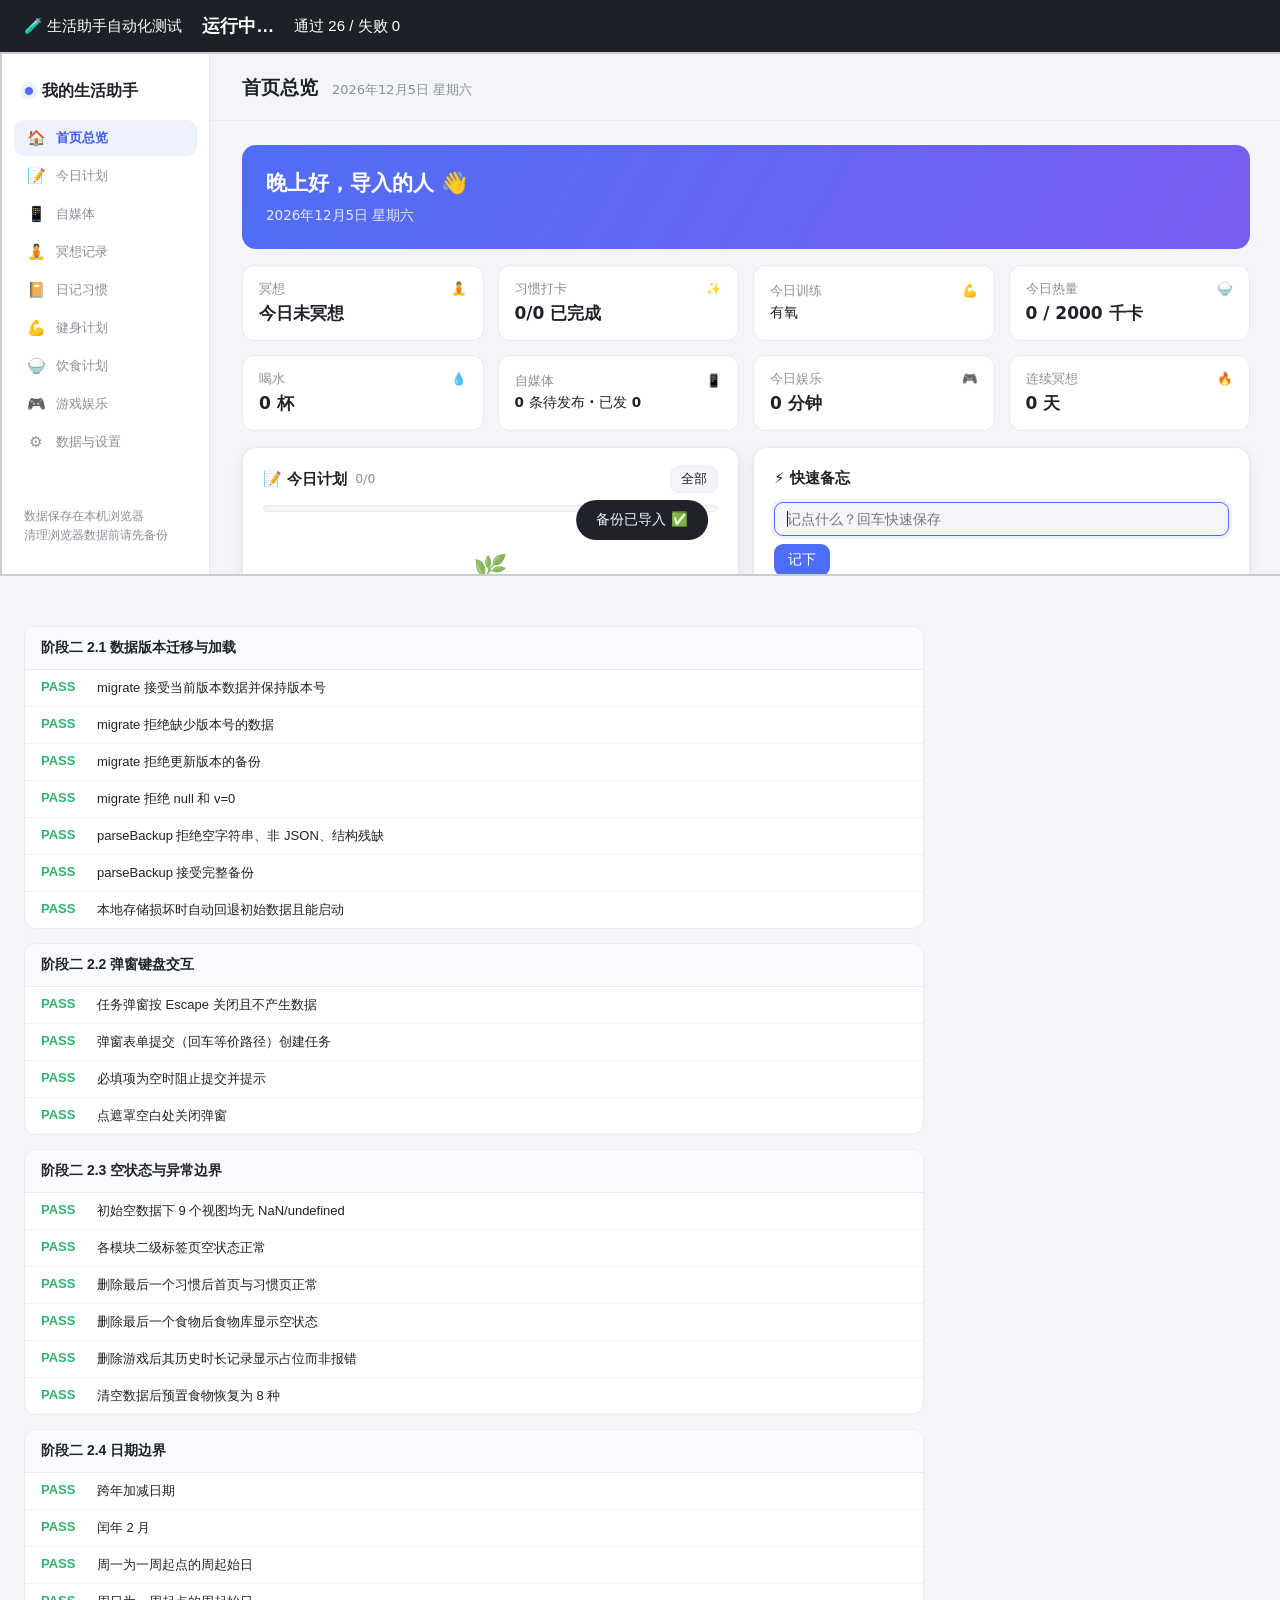
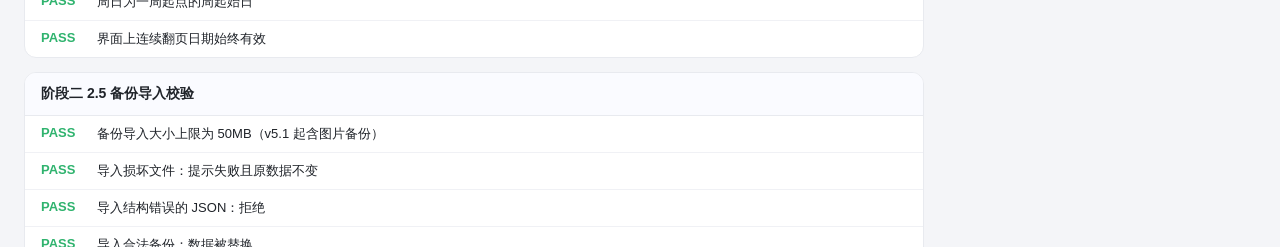
==== tests/runner.html @ 55440508 "feat: 本地生活助手 v3（阶段一~五全部完成，110 项测试全绿） 核心功能：首页概览、今日计划、饮食/饮水、娱乐时长、健身/体重、冥想、日记（含配图）、习惯打卡、自媒体看板，以及数据分析视图（" ====
<!DOCTYPE html>
<html lang="zh-CN">
<head>
<meta charset="UTF-8">
<title>生活助手 - 自动化测试</title>
<style>
  body{font-family:"Segoe UI","Microsoft YaHei",sans-serif;margin:0;background:#f4f5f8;color:#1f2329}
  #bar{position:sticky;top:0;background:#1d2027;color:#fff;padding:14px 24px;font-size:15px;z-index:9;display:flex;gap:20px;align-items:center}
  #bar b{font-size:18px}
  #results{padding:20px 24px 80px;max-width:900px}
  .grp{background:#fff;border:1px solid #e8eaef;border-radius:12px;margin-bottom:14px;overflow:hidden}
  .grp h3{margin:0;padding:12px 16px;font-size:14px;background:#fafbff;border-bottom:1px solid #e8eaef}
  .t{padding:9px 16px;border-top:1px solid #f0f1f5;font-size:13px;display:flex;gap:10px;align-items:flex-start}
  .t:first-of-type{border-top:none}
  .tag{font-weight:700;width:46px;flex-shrink:0}
  .pass .tag{color:#2fb36e}.fail .tag{color:#e5484d}
  .fail .msg{color:#e5484d;white-space:pre-wrap;margin-top:3px;font-size:12.5px}
  #app{display:block;width:100%;height:520px;border:2px solid #ccc;opacity:1;background:#fff;margin-bottom:30px}
</style>
</head>
<body>
<div id="bar"><span>🧪 生活助手自动化测试</span><b id="runstate">运行中…</b><span id="counts"></span></div>
<iframe id="app" title="app"></iframe>
<div id="results"></div>
<script>
/* ================= 测试框架 ================= */
const frame=document.getElementById('app');
const results=document.getElementById('results');
let W,D;
let passed=0,failed=0;

/* 真实墙钟等待：仅防抖/计时器等确需真实时间的测试使用（失焦窗口下定时器约 1s 粒度） */
const rsleep=ms=>new Promise(r=>setTimeout(r,ms));
/* 宏任务滴答：后台/失焦窗口中 setTimeout 会被节流到约 1s，
   MessageChannel 宏任务不被节流，用它让出事件循环以推进渲染/IDB/事件回调 */
function mtick(n){ return new Promise(res=>{ const ch=new MessageChannel(); let i=0; ch.port1.onmessage=()=>{ if(++i>=n){ch.port1.onmessage=null;res();} else ch.port2.postMessage(0); }; ch.port2.postMessage(0); }); }
/* settle 等待：按等待时长折算成少量宏任务滴答（不再依赖被节流的定时器） */
const sleep=ms=>mtick(Math.max(4,Math.ceil((ms||0)/12)));
function assert(c,m){ if(!c) throw new Error(m||'断言失败'); }
function eq(a,b,m){ if(JSON.stringify(a)!==JSON.stringify(b)) throw new Error((m||'相等断言失败')+'\n期望: '+JSON.stringify(b)+'\n实际: '+JSON.stringify(a)); }
async function waitFor(fn,t=5000){ const t0=Date.now(); while(Date.now()-t0<t){ try{ const r=await fn(); if(r) return r; }catch(e){} await mtick(4);} throw new Error('等待超时'); }

async function bootApp(){
  await new Promise(res=>{ frame.onload=res; frame.src='/index.html?test=1&r='+Date.now(); });
  await waitFor(()=>frame.contentWindow.__app&&frame.contentWindow.__app.view&&frame.contentWindow.__app.view.children.length);
  W=frame.contentWindow; D=frame.contentDocument;
  W.confirm=()=>true; W.alert=()=>true;
  // createObjectURL 同时被导出 JSON 和日记缩略图（PNG）使用，按 MIME 精确取备份 blob
  const blobs=[];
  W.URL.createObjectURL=blob=>{ blobs.push(blob); return 'blob:mock/'+Math.random(); };
  W.URL.revokeObjectURL=()=>{};
  bootApp.lastBlobText=async()=>await new Promise((res,rej)=>{ const b=blobs.slice().reverse().find(x=>x.type==='application/json')||blobs[blobs.length-1]; const r=new W.FileReader(); r.onload=()=>res(r.result); r.onerror=rej; r.readAsText(b); });
  bootApp.lastBlobOfType=async(mime)=>await new Promise((res,rej)=>{ const b=blobs.slice().reverse().find(x=>(x.type||'').indexOf(mime)===0); if(!b){rej(new Error('没有 '+mime+' 类型的 blob'));return;} const r=new W.FileReader(); r.onload=()=>res(r.result); r.onerror=rej; r.readAsText(b); });
}
async function reset(){ await W.__app.reset(); await sleep(50); }
async function go(v){ W.__app.go(v); await sleep(55); }
function q(sel){ return D.querySelector(sel); }
function qa(sel){ return Array.from(D.querySelectorAll(sel)); }
function clickAct(act,idx){ const els=qa('[data-act="'+act+'"]'); const el=els[idx||0]; assert(el,'找不到按钮 data-act='+act+'(idx '+(idx||0)+')'); el.click(); return el; }
async function waitModal(){ await waitFor(()=>D.querySelector('.mask')); }
async function fillModal(map){
  await waitModal();
  for(const k of Object.keys(map)){
    const el=D.querySelector('.mask [data-key="'+k+'"]');
    assert(el,'弹窗中找不到字段 '+k);
    el.value=map[k];
    el.dispatchEvent(new W.Event('input',{bubbles:true}));
    el.dispatchEvent(new W.Event('change',{bubbles:true}));
  }
}
async function okModal(){ D.querySelector('#mok').click(); await sleep(90); }
async function cancelModal(){ D.querySelector('#mcancel').click(); await sleep(50); }
function toastText(){ return D.querySelector('#toast').textContent; }
function viewText(){ return W.__app.view.textContent; }
function tplText(){ const m=D.querySelector('#tplMask'); return m?m.textContent:''; }

/* ================= 分组注册与执行 ================= */
const groups=[];
function group(name,tests){ groups.push({name,tests}); }

async function run(){
  await bootApp();
  const m=/[?&]grp=([^&]+)/.exec(location.search);
  const grpFilter=m?decodeURIComponent(m[1]):'';
  const runGroups=grpFilter?groups.filter(g=>g.name.indexOf(grpFilter)>=0):groups;
  for(const g of runGroups){
    const box=document.createElement('div'); box.className='grp';
    box.innerHTML='<h3>'+g.name+'</h3>'; results.appendChild(box);
    for(const [name,fn] of g.tests){
      const row=document.createElement('div'); row.className='t';
      try{ await fn(); passed++; row.classList.add('pass'); row.innerHTML='<span class="tag">PASS</span><span>'+name+'</span>'; }
      catch(e){ failed++; row.classList.add('fail'); row.innerHTML='<span class="tag">FAIL</span><div><div>'+name+'</div><div class="msg">'+String(e.message||e).replace(/</g,'&lt;')+'</div></div>'; }
      box.appendChild(row);
      document.getElementById('counts').textContent='通过 '+passed+' / 失败 '+failed;
      await sleep(10);
    }
  }
  document.getElementById('runstate').textContent= failed? ('完成：'+failed+' 个失败') : '全部通过 ✅';
  document.getElementById('runstate').style.color= failed?'#ff8085':'#7ff0b0';
  document.title='TESTS '+(failed?('FAIL '+failed):'ALL PASS')+' ('+(passed+failed)+')';
  window.__summary={passed,failed,done:true};
  document.body.dataset.done='1';
}

/* ================================================================
   阶段二：健壮性与体验优化
================================================================ */
group('阶段二 2.1 数据版本迁移与加载',[
  ['migrate 接受当前版本数据并保持版本号',async()=>{
    const s=W.__app.defaultState();
    const m=W.__app.migrate(JSON.parse(JSON.stringify(s)));
    eq(m.v,2,'默认数据版本应为 2');
    assert(Array.isArray(m.taskTemplates),'应含任务模板库字段');
  }],
  ['migrate 拒绝缺少版本号的数据',async()=>{
    let e=''; try{ W.__app.migrate({settings:{}}); }catch(x){e=x.message;}
    assert(/版本号/.test(e),'应提示缺少版本号，实际：'+e);
  }],
  ['migrate 拒绝更新版本的备份',async()=>{
    let e=''; try{ W.__app.migrate({v:99}); }catch(x){e=x.message;}
    assert(/更新/.test(e),'应提示版本更新，实际：'+e);
  }],
  ['migrate 拒绝 null 和 v=0',async()=>{
    assert(()=>{try{W.__app.migrate(null);return false;}catch(e){return true;}});
    let e=''; try{ W.__app.migrate({v:0}); }catch(x){e=x.message;}
    assert(/不受支持/.test(e),'实际：'+e);
  }],
  ['parseBackup 拒绝空字符串、非 JSON、结构残缺',async()=>{
    const bads=['','   ','not json','{"v":1}','{"v":1,"settings":{}}'];
    for(const t of bads){ let e=''; try{ W.__app.parseBackup(t); }catch(x){e=x.message;} assert(e,'应拒绝：'+JSON.stringify(t)); }
  }],
  ['parseBackup 接受完整备份',async()=>{
    const s=W.__app.defaultState(); s.quickNotes=[{id:'a',text:'x'}];
    const m=W.__app.parseBackup(JSON.stringify(s));
    eq(m.quickNotes.length,1,'应解析出备忘');
  }],
  ['本地存储损坏时自动回退初始数据且能启动',async()=>{
    W.localStorage.setItem('lifeapp_v1','{这不是合法JSON');
    await bootApp();
    assert(W.__app.view.children.length>0,'首页应正常渲染');
    assert(/已完成/.test(viewText()),'首页摘要应存在');
    await reset();
  }]
]);

group('阶段二 2.2 弹窗键盘交互',[
  ['任务弹窗按 Escape 关闭且不产生数据',async()=>{
    await reset(); await go('plan');
    clickAct('task-add'); await waitModal();
    D.dispatchEvent(new W.KeyboardEvent('keydown',{key:'Escape',bubbles:true}));
    await sleep(60);
    assert(!D.querySelector('.mask'),'弹窗应已关闭');
    eq(W.__app.state.tasks[W.__app.today()]||[], [], '不应产生任务');
  }],
  ['弹窗表单提交（回车等价路径）创建任务',async()=>{
    await go('plan');
    clickAct('task-add'); await waitModal();
    await fillModal({text:'键盘创建的任务',pri:'高'});
    D.querySelector('#mform').requestSubmit();
    await sleep(80);
    assert(!D.querySelector('.mask'),'提交后弹窗应关闭');
    const list=W.__app.tasksOf(W.__app.today());
    eq(list.length,1,'应有 1 条任务');
    eq(list[0].text,'键盘创建的任务'); eq(list[0].pri,'高');
  }],
  ['必填项为空时阻止提交并提示',async()=>{
    clickAct('task-add'); await waitModal();
    await fillModal({text:'   '});
    D.querySelector('#mform').requestSubmit();
    await sleep(60);
    assert(D.querySelector('.mask'),'弹窗应保留');
    assert(/请填写/.test(toastText()),'应提示必填，实际：'+toastText());
    D.querySelector('#mcancel').click(); await sleep(40);
  }],
  ['点遮罩空白处关闭弹窗',async()=>{
    clickAct('task-add'); await waitModal();
    D.querySelector('.mask').dispatchEvent(new W.MouseEvent('click',{bubbles:true}));
    await sleep(50);
    assert(!D.querySelector('.mask'),'弹窗应关闭');
  }]
]);

group('阶段二 2.3 空状态与异常边界',[
  ['初始空数据下 9 个视图均无 NaN/undefined',async()=>{
    await reset();
    const bad=/NaN|undefined|Invalid Date|null/;
    const routes=['home','plan','media','meditation','diary','fitness','diet','games','settings'];
    for(const r of routes){ await go(r); assert(!bad.test(viewText()), r+' 出现异常文本'); }
  }],
  ['各模块二级标签页空状态正常',async()=>{
    const steps=[
      ['media',()=>{W.__app.ui.mediaTab='ideas';}],['meditation',()=>{}],
      ['diary',()=>{W.__app.ui.diaryTab='habits';}],
      ['fitness',()=>{W.__app.ui.fitTab='log';}],['fitness',()=>{W.__app.ui.fitTab='weight';}],
      ['diet',()=>{W.__app.ui.dietTab='foods';}],['games',()=>{W.__app.ui.gameTab='sessions';}]
    ];
    for(const [r,prep] of steps){ prep(); await go(r); assert(!/NaN|undefined|Invalid Date/.test(viewText()), r+' 空状态异常'); }
  }],
  ['删除最后一个习惯后首页与习惯页正常',async()=>{
    await reset();
    W.__app.state.habits.push({id:'h1',name:'测试习惯',checks:[W.__app.today()]}); W.__app.save();
    await go('home'); assert(/1\/1/.test(viewText()),'应显示 1/1');
    W.__app.ui.diaryTab='habits'; await go('diary');
    clickAct('habit-del'); await sleep(50);
    eq(W.__app.state.habits.length,0);
    await go('home'); assert(!/NaN|undefined/.test(viewText()));
    W.__app.ui.diaryTab='habits'; await go('diary');
    assert(/还没有习惯/.test(viewText()),'应显示习惯空状态');
  }],
  ['删除最后一个食物后食物库显示空状态',async()=>{
    await reset();
    W.__app.state.diet.foods=[]; W.__app.save();
    W.__app.ui.dietTab='foods'; await go('diet');
    assert(/食物库是空的/.test(viewText()));
    assert(!/NaN|undefined/.test(viewText()));
  }],
  ['删除游戏后其历史时长记录显示占位而非报错',async()=>{
    await reset();
    const st=W.__app.state;
    st.games.list.push({id:'g1',name:'某游戏',status:'done',rating:0,note:''});
    st.games.sessions.push({id:'s1',gid:'g1',date:W.__app.today(),minutes:30});
    W.__app.save();
    W.__app.ui.gameTab='list';
    await go('games');
    qa('[data-act="game-del"]')[0].click(); await sleep(50);
    W.__app.ui.gameTab='sessions'; await go('games');
    assert(/已删除的游戏/.test(viewText()),'应显示已删除占位');
    assert(!/NaN|undefined/.test(viewText()));
  }],
  ['清空数据后预置食物恢复为 8 种',async()=>{
    const st=W.__app.state; st.quickNotes.push({id:'x',text:'y',t:1,d:W.__app.today()}); W.__app.save();
    await W.__app.reset(); await sleep(20);
    eq(W.__app.state.diet.foods.length,8);
    eq(W.__app.state.quickNotes.length,0);
  }]
]);

group('阶段二 2.4 日期边界',[
  ['跨年加减日期',async()=>{
    const A=W.__app;
    eq(A.addDays('2024-12-31',1),'2025-01-01');
    eq(A.addDays('2025-01-01',-1),'2024-12-31');
    eq(A.addDays('2025-12-31',1),'2026-01-01');
  }],
  ['闰年 2 月',async()=>{
    const A=W.__app;
    eq(A.addDays('2024-02-28',1),'2024-02-29','2024 是闰年');
    eq(A.addDays('2024-02-29',1),'2024-03-01');
    eq(A.addDays('2023-02-28',1),'2023-03-01','2023 不是闰年');
    eq(A.addDays('2020-02-28',2),'2020-03-01');
  }],
  ['周一为一周起点的周起始日',async()=>{
    W.__app.state.settings.weekStart=1; W.__app.save();
    eq(W.__app.weekStartOf('2026-09-13'),'2026-09-07','周日应回到上周一');
    eq(W.__app.weekStartOf('2026-09-07'),'2026-09-07','周一即本周起点');
    eq(W.__app.weekStartOf('2026-09-12'),'2026-09-07','周六回到周一');
  }],
  ['周日为一周起点的周起始日',async()=>{
    W.__app.state.settings.weekStart=0; W.__app.save();
    eq(W.__app.weekStartOf('2026-09-13'),'2026-09-13','周日即起点');
    eq(W.__app.weekStartOf('2026-09-12'),'2026-09-06','周六回到周日');
    W.__app.state.settings.weekStart=1; W.__app.save();
  }],
  ['界面上连续翻页日期始终有效',async()=>{
    await reset(); await go('plan');
    for(let i=0;i<400;i++) clickAct('plan-prev');
    await sleep(30);
    assert(!/Invalid|undefined|NaN/.test(viewText()),'往前翻 400 天出现异常');
    for(let i=0;i<800;i++) clickAct('plan-next');
    await sleep(30);
    assert(!/Invalid|undefined|NaN/.test(viewText()),'往后翻 800 天出现异常');
    clickAct('plan-today');
  }]
]);

group('阶段二 2.5 备份导入校验',[
  ['备份导入大小上限为 50MB（v5.1 起含图片备份）',async()=>{
    eq(W.__app.state.v,2);
    const input=D.querySelector('input[type=file]');
    assert(input&&/json/.test(input.accept),'备份文件选择器应存在且接受 json');
    // 超 50MB：真实派发 change，应被立即拒绝且不读文件
    const big=new W.File(['x'.repeat(50*1024*1024+10)],'big.json',{type:'application/json'});
    const dt=new W.DataTransfer(); dt.items.add(big);
    input.files=dt.files;
    input.dispatchEvent(new W.Event('change',{bubbles:true}));
    await sleep(120);
    assert(/超过 50MB/.test(toastText()),'应提示超过 50MB，实际：'+toastText());
  }],
  ['导入损坏文件：提示失败且原数据不变',async()=>{
    await reset();
    W.__app.state.quickNotes.push({id:'keep',text:'保留数据',t:1,d:W.__app.today()}); W.__app.save();
    const input=D.querySelector('input[type=file]');
    const dt=new W.DataTransfer();
    dt.items.add(new W.File(['这不是JSON'],'bad.json',{type:'application/json'}));
    input.files=dt.files;
    input.dispatchEvent(new W.Event('change',{bubbles:true}));
    await waitFor(()=>/导入失败/.test(toastText()),4000);
    assert(/导入失败/.test(toastText()),'应提示导入失败，实际：'+toastText());
    eq(W.__app.state.quickNotes.length,1,'原数据不应变化');
  }],
  ['导入结构错误的 JSON：拒绝',async()=>{
    const input=D.querySelector('input[type=file]');
    const dt=new W.DataTransfer();
    dt.items.add(new W.File([JSON.stringify({v:1,hello:1})],'wrong.json',{type:'application/json'}));
    input.files=dt.files;
    input.dispatchEvent(new W.Event('change',{bubbles:true}));
    await waitFor(()=>/导入失败/.test(toastText()),4000);
    assert(/导入失败/.test(toastText()),'应拒绝非本应用备份');
    eq(W.__app.state.quickNotes.length,1,'原数据不应变化');
  }],
  ['导入合法备份：数据被替换',async()=>{
    const fresh=W.__app.defaultState();
    fresh.settings.name='导入的人';
    fresh.quickNotes.push({id:'n1',text:'来自备份',t:2,d:W.__app.today()});
    const input=D.querySelector('input[type=file]');
    const dt=new W.DataTransfer();
    dt.items.add(new W.File([JSON.stringify(fresh)],'ok.json',{type:'application/json'}));
    input.files=dt.files;
    input.dispatchEvent(new W.Event('change',{bubbles:true}));
    await waitFor(()=>/已导入/.test(toastText()),4000);
    assert(/已导入/.test(toastText()),'应提示成功，实际：'+toastText());
    eq(W.__app.state.settings.name,'导入的人');
    eq(W.__app.state.quickNotes.length,1);
    eq(W.__app.state.quickNotes[0].text,'来自备份');
  }]
]);

/* ================================================================
   阶段三：功能增强
================================================================ */
group('阶段三 3.1 重复任务模板',[
  ['新建模板并保存到模板库',async()=>{
    await reset(); await go('plan');
    clickAct('tpl-open'); await waitFor(()=>D.querySelector('#tplMask'));
    assert(/还没有模板/.test(tplText()),'面板应显示空状态');
    D.querySelector('#tplText').value='晨跑 3 公里';
    D.querySelector('#tplTime').value='07:00';
    D.querySelector('#tplPri').value='高';
    clickAct('tpl-add'); await sleep(70);
    eq(W.__app.state.taskTemplates.length,1);
    const t=W.__app.state.taskTemplates[0];
    eq(t.text,'晨跑 3 公里'); eq(t.time,'07:00'); eq(t.pri,'高');
    assert(tplText().includes('晨跑 3 公里'),'面板应显示模板');
  }],
  ['模板内容为空时阻止新建',async()=>{
    D.querySelector('#tplText').value='   ';
    clickAct('tpl-add'); await sleep(50);
    eq(W.__app.state.taskTemplates.length,1,'不应新增');
    assert(/先输入/.test(toastText()));
    D.querySelector('#tplText').value='喝水';
  }],
  ['一键应用模板到今天，生成独立任务且模板保留',async()=>{
    clickAct('tpl-apply'); await sleep(70);
    const list=W.__app.tasksOf(W.__app.today());
    eq(list.length,1,'今日应有 1 条任务');
    eq(list[0].text,'晨跑 3 公里'); eq(list[0].time,'07:00'); eq(list[0].pri,'高');
    eq(list[0].done,false);
    eq(W.__app.state.taskTemplates.length,1,'模板本身不应消失');
    assert(list[0].id!==W.__app.state.taskTemplates[0].id,'任务与模板 id 应不同');
  }],
  ['可把模板应用到其它日期（明天）',async()=>{
    W.__app.ui.planDate=W.__app.addDays(W.__app.today(),1);
    await go('plan'); await waitFor(()=>D.querySelector('#tplMask'));
    clickAct('tpl-apply'); await sleep(70);
    eq(W.__app.tasksOf(W.__app.addDays(W.__app.today(),1)).length,1,'明天应有任务');
  }],
  ['删除模板',async()=>{
    W.__app.ui.planDate=W.__app.today(); await go('plan');
    await waitFor(()=>D.querySelector('#tplMask'));
    clickAct('tpl-del'); await sleep(60);
    eq(W.__app.state.taskTemplates.length,0);
    clickAct('tpl-close'); await sleep(50);
    assert(!D.querySelector('#tplMask'),'面板应关闭');
  }]
]);

group('阶段三 3.2 饮食按餐次分组',[
  ['添加餐饮弹窗含餐次选择，默认值为四餐之一',async()=>{
    await reset();
    W.__app.ui.dietTab='today'; await go('diet');
    clickAct('meal-add'); await waitModal();
    const sel=D.querySelector('.mask [data-key="mealType"]');
    assert(sel,'应有餐次字段');
    eq(Array.from(sel.options).map(o=>o.value),['早餐','午餐','晚餐','加餐']);
    assert(['早餐','午餐','晚餐','加餐'].includes(sel.value),'默认餐次合法：'+sel.value);
    await cancelModal();
  }],
  ['按早/晚餐分组显示且分组小计正确',async()=>{
    const fid=W.__app.state.diet.foods[0].id; // 米饭 174
    clickAct('meal-add'); await waitModal();
    await fillModal({mealType:'早餐',food:fid,n:1});
    await okModal();
    eq(W.__app.state.diet.meals[W.__app.today()].length,1,'第一餐应已写入');
    clickAct('meal-add'); await waitModal();
    await fillModal({mealType:'晚餐',food:'__custom',n:2,cname:'火锅',ckcal:500});
    await okModal();
    eq(W.__app.state.diet.meals[W.__app.today()].length,2,'第二餐应已写入');
    const meals=W.__app.state.diet.meals[W.__app.today()];
    eq(meals.map(m=>m.mealType),['早餐','晚餐'],'餐次应正确保存');
    const txt=viewText();
    assert(/早餐/.test(txt)&&/晚餐/.test(txt),'应显示早餐和晚餐分组，实际：'+txt.slice(0,200));
    assert(/小计 174 千卡/.test(txt),'早餐小计 174');
    assert(/小计 1000 千卡/.test(txt),'晚餐小计 1000');
    assert(/合计 1174 千卡/.test(txt),'全天合计 1174');
    assert(!/🍽 午餐/.test(txt),'不应出现空的午餐分组');
    eq(W.__app.kcalOf(W.__app.today()),1174,'统计函数总量不受分组影响');
  }],
  ['无餐次的旧记录自动归入午餐组',async()=>{
    const t=W.__app.today();
    W.__app.state.diet.meals[t]=[{id:'old',name:'旧食物',kcal:123,n:1}];
    W.__app.save(); await go('diet');
    assert(/🍽 午餐/.test(viewText()),'旧记录应归入午餐');
    assert(/小计 123 千卡/.test(viewText()));
  }],
  ['v1→v2 迁移补齐餐次/正文/模板字段',async()=>{
    const raw=JSON.parse(JSON.stringify(W.__app.defaultState()));
    raw.v=1;
    raw.diet.meals['2026-01-01']=[{id:'m1',name:'x',kcal:100,n:1}];
    raw.media.posts=[{id:'p1',title:'旧文'}];
    delete raw.taskTemplates;
    const m=W.__app.migrate(raw);
    eq(m.v,2);
    eq(m.diet.meals['2026-01-01'][0].mealType,'午餐');
    eq(m.media.posts[0].content,'');
    assert(Array.isArray(m.taskTemplates));
  }]
]);

group('阶段三 3.3 冥想计时后台恢复',[
  ['离开冥想页后回来，计时从起始时间继续',async()=>{
    await reset();
    W.sessionStorage.setItem('lifeapp_med_timer',String(Date.now()-90000));
    await go('meditation');
    await sleep(60);
    assert(/01:3[0-9]/.test(D.querySelector('#mt').textContent),'应显示约 01:30，实际：'+D.querySelector('#mt').textContent);
    assert(D.querySelector('#medStartBtn').classList.contains('d-none'),'开始按钮应隐藏');
    assert(!D.querySelector('#medStopBtn').classList.contains('d-none'),'结束按钮应显示');
  }],
  ['切到别的页面再切回仍在计时',async()=>{
    await go('home'); await go('meditation'); await sleep(60);
    assert(W.sessionStorage.getItem('lifeapp_med_timer'),'起始时间应保留');
    assert(/01:3[0-9]|01:4[0-9]/.test(D.querySelector('#mt').textContent));
  }],
  ['放弃后清除计时状态并复位按钮',async()=>{
    clickAct('med-cancel'); await sleep(70);
    eq(W.sessionStorage.getItem('lifeapp_med_timer'),null);
    assert(!D.querySelector('#medStartBtn').classList.contains('d-none'),'开始按钮应恢复');
  }],
  ['点开始会持久化起始时间',async()=>{
    clickAct('med-start'); await sleep(60);
    assert(Number(W.sessionStorage.getItem('lifeapp_med_timer'))>0);
    clickAct('med-cancel'); await sleep(50);
  }],
  ['结束并记录：按实际经过时长写入并清除计时',async()=>{
    W.sessionStorage.setItem('lifeapp_med_timer',String(Date.now()-90000));
    await go('meditation'); await sleep(60);
    clickAct('med-stop'); await waitModal();
    const mins=D.querySelector('.mask [data-key="minutes"]').value;
    assert(Number(mins)>=1&&Number(mins)<=3,'默认时长应约 2 分钟，实际：'+mins);
    await fillModal({note:'平静'}); await okModal();
    eq(W.sessionStorage.getItem('lifeapp_med_timer'),null);
    const rec=W.__app.state.meditation.filter(x=>x.date===W.__app.today());
    eq(rec.length,1);
    eq(rec[0].note,'平静');
    assert(rec[0].minutes>=1);
  }]
]);

group('阶段三 3.4 自媒体草稿正文',[
  ['新建内容可写正文并保存、看板显示预览',async()=>{
    await reset();
    W.__app.ui.mediaTab='board'; await go('media');
    clickAct('post-add'); await waitModal();
    assert(D.querySelector('.mask [data-key="content"]'),'弹窗应有正文域');
    const long='正文开头很重要，要抓住读者眼球，这里写一段比较长的内容用于验证超过 80 字时卡片预览会被截断并显示省略号标记加油加油加油加油加油加油加油加油加油加油加油加油加油加油加油';
    await fillModal({title:'带正文的稿',content:long});
    await okModal();
    const p=W.__app.state.media.posts[0];
    eq(p.content,long,'正文应完整保存');
    assert(p.content.length>80);
    const txt=viewText();
    assert(txt.includes('正文开头很重要'),'卡片应显示正文预览');
    assert(/…/.test(txt),'超长正文应出现省略号');
  }],
  ['编辑内容能回填并修改正文',async()=>{
    clickAct('post-edit'); await waitModal();
    eq(D.querySelector('.mask [data-key="content"]').value.slice(0,7),'正文开头很重要');
    await fillModal({content:'改过的正文'}); await okModal();
    eq(W.__app.state.media.posts[0].content,'改过的正文');
    assert(viewText().includes('改过的正文'));
  }],
  ['灵感转入草稿带空正文字段',async()=>{
    await reset();
    W.__app.state.media.ideas.push({id:'i1',text:'一个灵感',platform:'B站',d:W.__app.today()}); W.__app.save();
    W.__app.ui.mediaTab='ideas'; await go('media');
    clickAct('idea-to'); await sleep(70);
    eq(W.__app.state.media.posts.length,1);
    eq(W.__app.state.media.posts[0].content,'');
  }]
]);

group('阶段三 3.5 日记历史日历',[
  ['有日记的日期在月历中高亮',async()=>{
    await reset();
    W.__app.ui.diaryTab='diary';
    const ym=W.__app.today().slice(0,7);
    W.__app.state.diary[ym+'-05']={text:'五号的日记',mood:'开心'};
    W.__app.state.diary[ym+'-20']={text:'',mood:'平静'};
    W.__app.save();
    await go('diary');
    eq(D.querySelectorAll('.dcal.has').length,2,'应有 2 个高亮日');
    assert(D.querySelector('.dcal.td'),'今天应有标记');
  }],
  ['点击日历日期跳转到对应那一天',async()=>{
    const d=W.__app.today().slice(0,7)+'-05';
    D.querySelector('.dcal[data-d="'+d+'"]').click(); await sleep(70);
    eq(W.__app.ui.diaryDate,d);
    const ta=D.querySelector('#diaryText');
    assert(ta&&ta.value.includes('五号的日记'),'应显示该天日记内容');
    assert(D.querySelector('.dcal.sel[data-d="'+d+'"]'),'该天应为选中态');
  }],
  ['月历可跨月/跨年翻页',async()=>{
    W.__app.ui.diaryDate='2026-01-15'; W.__app.ui.calYM=''; await go('diary');
    assert(/2026 年 1 月/.test(viewText()));
    clickAct('cal-prev'); await sleep(50);
    assert(/2025 年 12 月/.test(viewText()),'上一月应跨年到 2025-12');
    clickAct('cal-next'); clickAct('cal-next'); await sleep(50);
    assert(/2026 年 2 月/.test(viewText()));
  }]
]);

group('阶段三 3.6 训练记录复制为今天',[
  ['复制历史训练：新记录属于今天、动作一致但 id 不同、原记录保留',async()=>{
    await reset();
    const yd=W.__app.addDays(W.__app.today(),-1);
    W.__app.state.fitness.logs.push({id:'oldlog',date:yd,name:'推胸日',ex:[
      {name:'卧推',sets:4,reps:10,weight:60},{name:'夹胸',sets:3,reps:15,weight:20}
    ]});
    W.__app.save();
    W.__app.ui.fitTab='log'; await go('fitness');
    clickAct('log-copy'); await sleep(70);
    eq(W.__app.state.fitness.logs.length,2);
    const nw=W.__app.state.fitness.logs.find(x=>x.date===W.__app.today());
    const old=W.__app.state.fitness.logs.find(x=>x.id==='oldlog');
    assert(nw,'应存在今天的新记录');
    eq(nw.id!=='oldlog',true);
    eq(nw.name,'推胸日');
    eq(nw.ex.length,2);
    eq(nw.ex[0],{name:'卧推',sets:4,reps:10,weight:60});
    eq(old.date,yd,'原记录日期不变');
    nw.ex[0].sets=99;
    eq(old.ex[0].sets,4,'动作应是深拷贝，互不影响');
    assert(/已复制为今天/.test(toastText()));
  }],
  ['没有动作的训练也能复制',async()=>{
    await reset();
    W.__app.state.fitness.logs.push({id:'l2',date:'2026-01-01',name:'空训练',ex:[]}); W.__app.save();
    W.__app.ui.fitTab='log'; await go('fitness');
    clickAct('log-copy'); await sleep(70);
    const nw=W.__app.state.fitness.logs.find(x=>x.date===W.__app.today());
    assert(nw&&nw.name==='空训练');
    assert(Array.isArray(nw.ex)&&nw.ex.length===0);
  }]
]);

/* ================================================================
   阶段四：数据分析
================================================================ */
group('阶段四 4.1 习惯月度热力图',[
  ['无习惯时显示引导提示且不报错',async()=>{
    await reset();
    W.__app.ui.diaryTab='habits'; await go('diary');
    assert(/打卡热力图/.test(viewText()),'应有热力图卡片');
    assert(/还没有习惯/.test(viewText()),'应有引导提示');
    assert(!/NaN|undefined/.test(viewText()));
  }],
  ['按完成比例分色：全部完成 l4、完成一半 l2、未打卡 l0',async()=>{
    await reset();
    const ym=W.__app.today().slice(0,7);
    W.__app.state.habits=[
      {id:'h1',name:'习惯一',checks:[ym+'-05',ym+'-10']},
      {id:'h2',name:'习惯二',checks:[ym+'-05']}
    ];
    W.__app.save();
    W.__app.ui.diaryTab='habits'; W.__app.ui.habYM=''; await go('diary');
    const c5=D.querySelector('.hcell[title^="'+ym+'-05"]');
    const c10=D.querySelector('.hcell[title^="'+ym+'-10"]');
    const c8=D.querySelector('.hcell[title^="'+ym+'-08"]');
    assert(c5&&c5.classList.contains('l4'),'5号两习惯全完成应为 l4');
    assert(/完成 2\/2/.test(c5.title),'title 应显示 2/2');
    assert(c10&&c10.classList.contains('l2'),'10号完成 1/2 应为 l2');
    assert(c8&&c8.classList.contains('l0'),'8号未打卡应为 l0');
    assert(/有打卡的日期 2 天/.test(viewText()),'应统计 2 个有打卡日期');
    assert(/全部习惯完成 1 天/.test(viewText()),'应统计 1 个全勤日');
  }],
  ['热力图可跨月翻页并回到本月',async()=>{
    W.__app.ui.habYM='2026-02'; await go('diary');
    assert(/2026 年 2 月打卡热力图/.test(viewText()));
    let feb=D.querySelectorAll('.heatgrid .hcell:not(.blank)').length;
    eq(feb,28,'2026年2月应有28个日期格');
    clickAct('heat-prev'); await sleep(50);
    assert(/2026 年 1 月/.test(viewText()));
    clickAct('heat-next'); await sleep(50);
    assert(/2026 年 2 月/.test(viewText()));
    clickAct('heat-today'); await sleep(50);
    const ym=W.__app.today().slice(0,7);
    assert(viewText().includes(Number(ym.slice(0,4))+' 年 '+Number(ym.slice(5,7))+' 月'),'应回到本月');
  }],
  ['打卡后热力图实时更新',async()=>{
    await reset();
    const ym=W.__app.today().slice(0,7), t=W.__app.today();
    W.__app.state.habits=[{id:'h1',name:'新习惯',checks:[]}]; W.__app.save();
    W.__app.ui.diaryTab='habits'; await go('diary');
    // 通过最近7天圆点打卡今天
    D.querySelector('.dot[data-date="'+t+'"]').click(); await sleep(60);
    const ct=D.querySelector('.hcell[title^="'+t+'"]');
    assert(ct.classList.contains('l4'),'唯一习惯打卡后今天应 l4');
  }]
]);

group('阶段四 4.2 饮食热量周趋势',[
  ['近7天合计、日均、达标天数正确',async()=>{
    await reset();
    const A=W.__app, t=A.today(), goal=A.state.settings.calorieGoal; // 2000
    const put=(off,kcal)=>{A.state.diet.meals[A.addDays(t,off)]=[{id:'x'+off,name:'x',kcal,n:1,mealType:'午餐'}];
      const m=A.state.diet.meals[A.addDays(t,off)][0]; m.kcal=kcal;};
    put(-6,1500); put(-3,1800); put(-1,2500);
    A.save();
    A.ui.dietTab='trend'; await go('diet');
    const txt=viewText();
    assert(/近 7 天合计/.test(txt));
    assert(/5800/.test(txt),'合计应为 5800');
    assert(/1933/.test(txt),'有记录日均应为 1933');
    assert(/超 1 天/.test(txt),'应有 1 天超标');
  }],
  ['折线含 7 个数据点、目标虚线与超标红点',async()=>{
    const circles=D.querySelectorAll('svg circle');
    eq(circles.length,7,'应有 7 个折点');
    const goalLine=D.querySelector('svg line[stroke-dasharray]');
    assert(goalLine,'应有目标虚线');
    assert(/目标 2000/.test(D.querySelector('svg').textContent),'虚线标签应含目标值');
    const red=D.querySelectorAll('svg circle[fill="var(--danger)"]');
    eq(red.length,1,'应有 1 个超标红点');
    assert(/每日明细/.test(viewText()));
  }],
  ['修改热量目标后目标线随之变化',async()=>{
    W.__app.state.settings.calorieGoal=1500; W.__app.save();
    await go('diet');
    assert(/目标 1500/.test(D.querySelector('svg').textContent));
    const red=D.querySelectorAll('svg circle[fill="var(--danger)"]');
    eq(red.length,2,'1500 与 1800、2500 超标，应 2 个红点');
  }],
  ['完全无记录时趋势页正常显示（全 0 折线）',async()=>{
    await reset();
    W.__app.ui.dietTab='trend'; await go('diet');
    eq(D.querySelectorAll('svg circle').length,7);
    assert(/近 7 天合计（千卡）/.test(viewText()));
    assert(!/NaN|undefined/.test(viewText()));
  }]
]);

group('阶段四 4.3 冥想时长趋势',[
  ['近30天聚合：总分钟数与练习天数正确，折线 30 点',async()=>{
    await reset();
    const t=W.__app.today();
    W.__app.state.meditation=[
      {id:'m1',date:W.__app.addDays(t,-1),minutes:10,note:''},
      {id:'m2',date:W.__app.addDays(t,-1),minutes:5,note:''},
      {id:'m3',date:W.__app.addDays(t,-3),minutes:20,note:''}
    ];
    W.__app.save();
    await go('meditation');
    assert(/近 30 天冥想趋势/.test(viewText()));
    assert(/共 35 分钟/.test(viewText()),'同一天两条应聚合，合计 35');
    assert(/2 天有练习/.test(viewText()));
    eq(D.querySelectorAll('svg circle').length,30,'应有 30 个折点');
  }],
  ['无冥想记录时显示 30 天平线而非空状态',async()=>{
    await reset(); await go('meditation');
    eq(D.querySelectorAll('svg circle').length,30);
    assert(/共 0 分钟/.test(viewText()));
  }]
]);

group('阶段四 4.4 娱乐时长周报告',[
  ['本周每天柱状、总计、活跃天数、环比上周',async()=>{
    await reset();
    W.__app.state.settings.weekStart=1; W.__app.save();
    const A=W.__app, ws=A.weekStartOf(A.today());
    W.__app.state.games.list.push({id:'g1',name:'游戏',status:'playing',rating:0,note:''});
    W.__app.state.games.sessions=[
      {id:'s1',gid:'g1',date:ws,minutes:60},
      {id:'s2',gid:'g1',date:A.addDays(ws,2),minutes:30},
      {id:'s3',gid:'g1',date:A.addDays(ws,-7),minutes:100}
    ];
    W.__app.save();
    W.__app.ui.gameTab='report'; await go('games');
    const txt=viewText();
    assert(/本周娱乐总时长/.test(txt));
    const nums=Array.from(D.querySelectorAll('.bwnum')).map(e=>e.textContent);
    assert(nums.includes('60')&&nums.includes('30'),'柱子上应显示 60 和 30');
    eq(nums.filter(x=>x).length,2,'本周应有 2 天有数值');
    assert(/比上周少 10 分钟（-10%）/.test(txt),'环比文案应正确，实际：'+txt);
    const cards=D.querySelectorAll('.card.stat .n');
    eq(cards[0].textContent,'90','本周总计 90');
    eq(cards[1].textContent,'2','活跃 2 天');
    eq(cards[2].textContent,'-10','环比 -10');
    assert(/上周 100/.test(txt));
  }],
  ['本周多娱乐时显示增加百分比',async()=>{
    const A=W.__app, ws=A.weekStartOf(A.today());
    A.state.games.sessions=[
      {id:'a',gid:'g1',date:A.addDays(ws,1),minutes:200},
      {id:'b',gid:'g1',date:A.addDays(ws,-6),minutes:100}
    ];
    A.save(); await go('games');
    assert(/比上周多 100 分钟（\+100%）/.test(viewText()));
  }],
  ['两周均无记录时友好提示',async()=>{
    await reset();
    W.__app.ui.gameTab='report'; await go('games');
    assert(/两周都还没有娱乐记录/.test(viewText()));
    eq(D.querySelectorAll('.bwcol').length,7,'仍显示 7 根空柱');
  }],
  ['上周无记录、本周有时的文案',async()=>{
    const A=W.__app, ws=A.weekStartOf(A.today());
    A.state.games.list.push({id:'g2',name:'G',status:'playing',rating:0,note:''});
    A.state.games.sessions=[{id:'c',gid:'g2',date:ws,minutes:45}];
    A.save(); await go('games');
    assert(/上周没有记录，本周已娱乐 45 分钟/.test(viewText()));
  }]
]);

group('阶段四 4.5 自媒体发布数据看板',[
  ['按平台汇总且只统计已发布内容',async()=>{
    await reset();
    const t=W.__app.today();
    W.__app.state.media.posts=[
      {id:'p1',title:'B站视频1',platform:'B站',status:'published',views:1000,likes:100,comments:10,d:t,content:'',url:''},
      {id:'p2',title:'B站视频2',platform:'B站',status:'published',views:500,likes:50,comments:5,d:t,content:'',url:''},
      {id:'p3',title:'抖音爆款',platform:'抖音',status:'published',views:4000,likes:800,comments:200,d:t,content:'',url:''},
      {id:'p4',title:'草稿不应计入',platform:'B站',status:'draft',views:9999,likes:9999,comments:9999,d:t,content:'',url:''}
    ];
    W.__app.save();
    W.__app.ui.mediaTab='stats'; await go('media');
    const txt=viewText();
    assert(/已发布内容/.test(txt));
    const cards=D.querySelectorAll('.card.stat .n');
    eq(cards[0].textContent,'3','已发布 3 篇');
    eq(cards[1].textContent,'5500','总浏览 5500');
    eq(cards[2].textContent,'950','总点赞 950');
    eq(cards[3].textContent,'215','总评论 215');
    // 平台行
    const rows=Array.from(D.querySelectorAll('.tb tr')).map(r=>r.textContent.replace(/\s+/g,' '));
    const b=rows.find(r=>r.includes('B站')), dy=rows.find(r=>r.includes('抖音'));
    assert(/2/.test(b)&&/1500/.test(b),'B站行：2篇 1500浏览，实际：'+b);
    assert(/4000/.test(dy),'抖音行：4000浏览');
    assert(!txt.includes('9999'),'草稿数据绝不能混入');
    // 互动率 (950+215)/5500=21.2%
    assert(/21\.2%/.test(txt),'总互动率应 21.2%');
  }],
  ['Top5 按浏览量降序',async()=>{
    const items=Array.from(D.querySelectorAll('.card .item .tx')).map(e=>e.textContent);
    assert(items[0].includes('抖音爆款'),'浏览最高应排第一，实际：'+items[0]);
  }],
  ['无已发布内容时显示空状态',async()=>{
    await reset();
    W.__app.state.media.posts=[{id:'x',title:'草稿',platform:'B站',status:'draft',views:0,likes:0,comments:0,d:W.__app.today(),content:''}];
    W.__app.save();
    W.__app.ui.mediaTab='stats'; await go('media');
    assert(/还没有「已发布」的内容/.test(viewText()));
    assert(!/NaN|undefined/.test(viewText()));
  }],
  ['浏览为 0 时互动率显示 — 而不是 NaN',async()=>{
    const t=W.__app.today();
    W.__app.state.media.posts=[{id:'z',title:'零浏览',platform:'知乎',status:'published',views:0,likes:0,comments:0,d:t,content:''}];
    W.__app.save(); await go('media');
    assert(!/NaN/.test(viewText()));
    assert(/0\.0%/.test(viewText()),'总互动率为 0.0%');
  }]
]);

/* ================================================================
   阶段五：可选扩展
================================================================ */
function pngBytes(){ // 标准 1x1 PNG
  const b64='iVBORw0KGgoAAAANSUhEUgAAAAEAAAABCAQAAAC1HAwCAAAAC0lEQVR42mNk+M9QDwADhgGAWjR9awAAAABJRU5ErkJggg==';
  const bin=W.atob(b64); const a=new W.Uint8Array(bin.length);
  for(let i=0;i<bin.length;i++) a[i]=bin.charCodeAt(i);
  return a;
}
const PNG_B64='iVBORw0KGgoAAAANSUhEUgAAAAEAAAABCAQAAAC1HAwCAAAAC0lEQVR42mNk+M9QDwADhgGAWjR9awAAAABJRU5ErkJggg==';

group('阶段五 5.1 日记配图（IndexedDB）',[
  ['IDB 存取/删除图片 Blob',async()=>{
    await reset();
    const blob=new W.Blob([pngBytes()],{type:'image/png'});
    await W.__app.idbPut('k1',blob);
    const got=await W.__app.idbGet('k1');
    assert(got,'应能取出图片');
    eq(got.type,'image/png'); eq(got.size,blob.size);
    await W.__app.idbDel('k1');
    eq(await W.__app.idbGet('k1'),null,'删除后应为 null');
  }],
  ['日记页有添加图片入口与隐藏图片选择器，初始无配图',async()=>{
    await reset(); await go('diary');
    assert(D.querySelector('[data-act="photo-add"]'),'应有添加图片按钮');
    const photoInput=D.querySelector('input[accept="image/*"]');
    assert(photoInput&&photoInput.multiple,'应有多选图片隐藏 input');
    eq(D.querySelectorAll('.ph').length,0);
    // 第一个 file input 必须仍是备份导入框（旧测试依赖）
    assert(/json/.test(D.querySelector('input[type=file]').accept),'第一个 file input 是备份导入框');
  }],
  ['通过图片选择器添加后：IDB 有数据、日记条目关联、缩略图渲染',async()=>{
    await reset(); await go('diary');
    const t=W.__app.today();
    const input=D.querySelector('input[accept="image/*"]');
    const dt=new W.DataTransfer();
    dt.items.add(new W.File([pngBytes()],'a.png',{type:'image/png'}));
    input.files=dt.files;
    input.dispatchEvent(new W.Event('change',{bubbles:true}));
    await waitFor(()=>/已添加 1 张图片/.test(toastText()),3000);
    const photos=W.__app.state.diary[t].photos;
    eq(photos.length,1);
    const got=await W.__app.idbGet(photos[0]);
    assert(got&&got.type==='image/png','IDB 中应存在该图');
    await waitFor(()=>D.querySelector('.phimg img'),2000);
    assert(D.querySelector('.phdel'),'应显示删除按钮');
  }],
  ['非图片文件与超过 8MB 的图片被跳过',async()=>{
    await reset(); await go('diary');
    const t=W.__app.today();
    const input=D.querySelector('input[accept="image/*"]');
    const dt=new W.DataTransfer();
    dt.items.add(new W.File(['plain text'],'a.txt',{type:'text/plain'}));
    dt.items.add(new W.File([new W.Uint8Array(8*1024*1024+8)],'big.png',{type:'image/png'}));
    input.files=dt.files;
    input.dispatchEvent(new W.Event('change',{bubbles:true}));
    await waitFor(()=>/2 张图片被跳过/.test(toastText()),3000);
    assert(!W.__app.state.diary[t],'不应创建日记条目');
  }],
  ['删除配图：从条目与 IDB 中同时移除，空条目被清理',async()=>{
    await reset(); await go('diary');
    const t=W.__app.today();
    await W.__app.idbPut('d1',new W.Blob([pngBytes()],{type:'image/png'}));
    W.__app.state.diary[t]={text:'',mood:'',photos:['d1']}; W.__app.save();
    await go('diary');
    await waitFor(()=>D.querySelector('.phdel'));
    D.querySelector('.phdel').click();
    await sleep(500); // delConfirm 回调内 await idbDel 后才清理条目
    eq(await W.__app.idbGet('d1'),null,'IDB 中图片应删除');
    assert(!W.__app.state.diary[t],'无文字无心情时条目应被删除');
    eq(D.querySelectorAll('.ph').length,0);
  }],
  ['只有图片没有文字时日记条目保留（自动保存不会误删）',async()=>{
    const t=W.__app.today();
    await W.__app.idbPut('d2',new W.Blob([pngBytes()],{type:'image/png'}));
    W.__app.state.diary[t]={text:'',mood:'',photos:['d2']}; W.__app.save();
    await go('diary');
    const ta=D.querySelector('#diaryText');
    ta.value=''; ta.dispatchEvent(new W.Event('input',{bubbles:true}));
    await rsleep(450); // 日记自动保存为 350ms 真实防抖，必须用墙钟等待
    assert(W.__app.state.diary[t]&&W.__app.state.diary[t].photos.length===1,'图片条目必须保留');
  }],
  ['导出备份：图片打包为 _images(dataURL)，且不进 localStorage',async()=>{
    await reset();
    const t=W.__app.today();
    await W.__app.idbPut('e1',new W.Blob([pngBytes()],{type:'image/png'}));
    W.__app.state.diary[t]={text:'带图',mood:'',photos:['e1']}; W.__app.save();
    await go('settings');
    clickAct('export-data');
    let txt='';
    await waitFor(async()=>{ try{ txt=await bootApp.lastBlobText(); return /\"_images\"/.test(txt); }catch(e){ return false; } },4000);
    const bak=JSON.parse(txt);
    assert(bak._images&&/^data:image\/png;base64,/.test(bak._images.e1),'备份应含 dataURL 图片');
    assert(bak.diary[t].photos[0]==='e1');
    const ls=JSON.parse(W.localStorage.getItem('lifeapp_v1'));
    assert(ls._images===undefined,'localStorage 不得包含 _images');
  }],
  ['导入备份：_images 还原到 IDB 且从 state 剥离',async()=>{
    await reset();
    const t=W.__app.today();
    const fresh=W.__app.defaultState();
    fresh.diary[t]={text:'恢复的带图日记',mood:'开心',photos:['ip1']};
    const payload=Object.assign({},fresh,{_images:{ip1:'data:image/png;base64,'+PNG_B64}});
    const input=D.querySelector('input[type=file]');
    const dt=new W.DataTransfer();
    dt.items.add(new W.File([JSON.stringify(payload)],'bak.json',{type:'application/json'}));
    input.files=dt.files;
    input.dispatchEvent(new W.Event('change',{bubbles:true}));
    await waitFor(()=>/已导入/.test(toastText()),4000);
    await sleep(300);
    eq(W.__app.state.diary[t].text,'恢复的带图日记');
    assert(W.__app.state._images===undefined,'state 不应残留 _images');
    const got=await W.__app.idbGet('ip1');
    assert(got&&got.type==='image/png'&&got.size===pngBytes().length,'图片应还原进 IDB');
  }],
  ['dataURLtoBlob 正确还原 MIME 与字节',async()=>{
    const b=W.__app.dataURLtoBlob('data:image/png;base64,'+PNG_B64);
    eq(b.type,'image/png'); eq(b.size,pngBytes().length);
  }]
]);

group('阶段五 5.2 备份提醒',[
  ['纯函数：首次使用当天不提醒',async()=>{
    await reset();
    const r=W.__app.backupReminder(W.__app.today());
    assert(r.enabled&&!r.overdue&&r.days===0,'当天不应超期，实际：'+JSON.stringify(r));
  }],
  ['纯函数：距上次导出 20 天（间隔14）→ 超期；3 天 → 不超期',async()=>{
    const A=W.__app,t=A.today();
    A.state.meta.lastBackup=A.addDays(t,-20); A.save();
    eq(A.backupReminder(t).days,20);
    assert(A.backupReminder(t).overdue===true);
    A.state.meta.lastBackup=A.addDays(t,-3); A.save();
    assert(A.backupReminder(t).overdue===false);
  }],
  ['从未导出但首次使用已 20 天 → 按首次使用日计算超期',async()=>{
    const A=W.__app,t=A.today();
    A.state.meta.lastBackup=''; A.state.meta.firstUse=A.addDays(t,-20); A.save();
    const r=A.backupReminder(t);
    eq(r.days,20); assert(r.overdue);
  }],
  ['关闭提醒后即使超期也不提醒；间隔可配',async()=>{
    const A=W.__app,t=A.today();
    A.state.meta.lastBackup=A.addDays(t,-20);
    A.state.settings.backupRemind=false; A.save();
    assert(!A.backupReminder(t).overdue);
    A.state.settings.backupRemind=true; A.state.settings.backupDays=30; A.save();
    assert(!A.backupReminder(t).overdue,'间隔 30 天时 20 天不超期');
    A.state.settings.backupDays=14;
  }],
  ['首页：超期显示提示条（含立即导出/今日不再提示），未超期不显示',async()=>{
    await reset();
    const A=W.__app,t=A.today();
    A.state.meta.lastBackup=A.addDays(t,-20); A.save();
    await go('home');
    let box=D.querySelector('.warnbox');
    assert(box&&/20 天没有导出备份/.test(box.textContent),'应显示 20 天超期提示');
    assert(box.querySelector('[data-act="export-data"]'),'应有立即导出按钮');
    assert(box.querySelector('[data-act="backup-snooze"]'),'应有今日不再提示按钮');
    await reset();
    A.state.meta.lastBackup=A.addDays(t,-2); A.save();
    await go('home');
    assert(!D.querySelector('.warnbox'),'未超期不应显示提示条');
  }],
  ['「今天不再提示」后提示条消失并记录日期，次日恢复提示',async()=>{
    const A=W.__app,t=A.today();
    A.state.meta.lastBackup=A.addDays(t,-20); A.save();
    await go('home');
    D.querySelector('[data-act="backup-snooze"]').click();
    await sleep(80);
    eq(A.state.meta.snoozeDate,t);
    assert(!D.querySelector('.warnbox'),'当日提示条应消失');
    assert(A.backupReminder(t).snoozed===true);
    assert(A.backupReminder(A.addDays(t,1)).snoozed===false,'次日不再 snooze');
    assert(A.backupReminder(A.addDays(t,1)).overdue===true,'次日仍超期');
  }],
  ['首页点「立即导出」后记录导出日期，提示条消失',async()=>{
    await reset();
    const A=W.__app,t=A.today();
    A.state.meta.lastBackup=A.addDays(t,-20); A.save();
    await go('home');
    D.querySelector('.warnbox [data-act="export-data"]').click();
    await waitFor(()=>A.state.meta.lastBackup===t,4000);
    eq(A.state.meta.lastBackup,t);
    assert(!D.querySelector('.warnbox'),'导出后提示条应消失');
  }],
  ['已授权时：超期启动检查发系统通知，且每天至多一条',async()=>{
    await reset();
    const A=W.__app,t=A.today();
    let calls=[];
    function MockN(title,opt){ calls.push({title,opt}); }
    MockN.permission='granted'; MockN.requestPermission=()=>Promise.resolve('granted');
    W.Notification=MockN;
    A.state.meta.lastBackup=A.addDays(t,-20); A.state.meta.notifyDate=''; A.save();
    A.maybeBackupRemind();
    A.maybeBackupRemind();
    eq(calls.length,1,'当天只应发一条通知');
    assert(/备份/.test(calls[0].title));
    eq(A.state.meta.notifyDate,t);
    delete W.Notification;
  }],
  ['未授权/不支持 Notification 时不报错，首页提示条照常显示',async()=>{
    await reset();
    const A=W.__app,t=A.today();
    A.state.meta.lastBackup=A.addDays(t,-20); A.state.meta.notifyDate=''; A.save();
    let threw=false;
    try{ A.maybeBackupRemind(); }catch(e){ threw=true; }
    assert(!threw);
    await go('home');
    assert(D.querySelector('.warnbox'),'页内提示条不依赖通知授权');
  }],
  ['设置页保存：可关闭提醒并修改间隔，立即生效',async()=>{
    await reset();
    const A=W.__app,t=A.today();
    A.state.meta.lastBackup=A.addDays(t,-20); A.save();
    await go('settings');
    assert(D.querySelector('#setBackupRemind')&&D.querySelector('#setBackupDays'),'应有提醒设置控件');
    D.querySelector('#setBackupRemind').value='0';
    D.querySelector('#setBackupDays').value='7';
    D.querySelector('[data-act="settings-save"]').click();
    await sleep(80);
    eq(A.state.settings.backupRemind,false);
    eq(A.state.settings.backupDays,7);
    await go('home');
    assert(!D.querySelector('.warnbox'),'关闭后首页不再提示');
  }],
  ['迁移：旧备份（无 meta/新设置项）自动补齐',async()=>{
    const s=W.__app.migrate({v:2,settings:{name:'旧用户',weekStart:1,calorieGoal:2000,entLimit:120,theme:'light'},
      diet:{foods:[],meals:{},water:{}},games:{list:[],sessions:[]},fitness:{weekPlan:{},logs:[],weight:[]},media:{ideas:[],posts:[]}});
    assert(s.meta&&/^\d{4}-\d{2}-\d{2}$/.test(s.meta.firstUse),'应补 firstUse');
    eq(s.settings.backupRemind,true);
    eq(s.settings.backupDays,14);
  }]
]);

group('阶段五 5.3 PIN 锁屏',[
  ['默认未开启锁屏，设置页有锁屏控件',async()=>{
    await reset();
    eq(W.__app.state.settings.pinLock,false);
    assert(!W.__app.isLocked(),'默认不应处于锁定状态');
    assert(!D.querySelector('.lockmask'),'不应出现锁屏遮罩');
    await go('settings');
    assert(D.querySelector('#setPinLock')&&D.querySelector('#setPinInput')&&D.querySelector('[data-act="pin-save"]'),'设置页应有锁屏控件');
  }],
  ['非法 PIN（少于4位/含字母/超过6位）被拒绝且不会开启',async()=>{
    await reset();
    await go('settings');
    for(const bad of ['123','12a4','1234567','abcd']){
      D.querySelector('#setPinLock').value='1';
      D.querySelector('#setPinInput').value=bad;
      clickAct('pin-save');
      assert(!W.__app.state.settings.pinLock,'PIN「'+bad+'」不应开启锁屏');
    }
    eq(W.__app.state.settings.pin,'','非法 PIN 不得保存');
    assert(/4-6 位数字/.test(toastText()),'应提示 PIN 格式，实际：'+toastText());
  }],
  ['合法 4 位 PIN 可开启并保存，但当前会话不立即锁定',async()=>{
    D.querySelector('#setPinLock').value='1';
    D.querySelector('#setPinInput').value='1234';
    clickAct('pin-save');
    await sleep(40);
    eq(W.__app.state.settings.pinLock,true);
    eq(W.__app.state.settings.pin,'1234');
    assert(!W.__app.isLocked(),'下次打开时才锁屏，当前不锁');
  }],
  ['重新打开应用自动锁屏；锁定期间导航与操作全部被拦截',async()=>{
    await bootApp();
    assert(W.__app.isLocked(),'启动后应处于锁定状态');
    assert(D.querySelector('.lockmask'),'应有锁屏遮罩');
    const titleBefore=D.querySelector('#viewTitle').textContent;
    D.querySelector('[data-nav="plan"]').click();
    await sleep(30);
    eq(D.querySelector('#viewTitle').textContent,titleBefore,'锁屏下不得切换页面');
    D.querySelector('[data-act="note-add"]')&&D.querySelector('[data-act="note-add"]').click();
    await sleep(30);
    assert(!D.querySelector('.mask'),'锁屏下不得弹出弹窗');
    eq(W.__app.state.quickNotes.length,0,'锁屏下操作不得写入数据');
  }],
  ['输错 PIN：保持锁定并提示错误',async()=>{
    D.querySelector('#lockPin').value='9999';
    clickAct('lock-unlock');
    await sleep(20);
    assert(W.__app.isLocked(),'错误 PIN 不得解锁');
    assert(/不正确/.test(D.querySelector('#lockErr').textContent),'应显示错误提示');
    eq(D.querySelector('#lockPin').value,'','错误后应清空输入');
  }],
  ['输对 PIN（支持回车）后解锁，可正常导航',async()=>{
    const inp=D.querySelector('#lockPin');
    inp.value='1234';
    inp.dispatchEvent(new W.KeyboardEvent('keydown',{key:'Enter',bubbles:true}));
    await waitFor(()=>!D.querySelector('.lockmask'),4000);
    assert(!W.__app.isLocked(),'正确 PIN 应解锁');
    D.querySelector('[data-nav="plan"]').click();
    await sleep(30);
    assert(/计划/.test(D.querySelector('#viewTitle').textContent),'解锁后应可切换页面');
  }],
  ['关闭 PIN 锁后重新打开不再锁屏（PIN 一并清除）',async()=>{
    await go('settings');
    D.querySelector('#setPinLock').value='0';
    D.querySelector('#setPinInput').value='';
    clickAct('pin-save');
    await sleep(40);
    eq(W.__app.state.settings.pinLock,false);
    eq(W.__app.state.settings.pin,'','关闭后 PIN 应清除');
    await bootApp();
    assert(!W.__app.isLocked()&&!D.querySelector('.lockmask'),'重新打开不应再锁屏');
  }],
  ['迁移：旧数据自动补齐 pinLock/pin',async()=>{
    const s=W.__app.migrate({v:2,settings:{name:'旧用户',weekStart:1,calorieGoal:2000,entLimit:120,theme:'light'},
      diet:{foods:[],meals:{},water:{}},games:{list:[],sessions:[]},fitness:{weekPlan:{},logs:[],weight:[]},media:{ideas:[],posts:[]}});
    eq(s.settings.pinLock,false);
    eq(s.settings.pin,'');
  }]
]);

group('阶段五 5.4 CSV 导出',[
  ['csvCell 转义与 toCSV 表头/BOM/换行',async()=>{
    const A=W.__app;
    eq(A.csvCell('普通文本'),'普通文本');
    eq(A.csvCell('a,b'),'"a,b"','逗号应加引号');
    eq(A.csvCell('他说"好"'),'"他说""好"""','引号应翻倍');
    assert(/^"[\s\S]*"$/.test(A.csvCell('第一行\n第二行')),'换行应整体加引号');
    const csv=A.toCSV(['列1','列2'],[['1','x,y']]);
    assert(csv.charCodeAt(0)===0xFEFF,'应以 BOM 开头，方便 Excel 识别中文');
    assert(csv.indexOf('\r\n')>0,'行应以 CRLF 分隔');
    assert(/列1,列2/.test(csv));
    assert(/"x,y"/.test(csv));
  }],
  ['计划任务 CSV：按日期排序、完成状态、特殊字符转义',async()=>{
    await reset(); const A=W.__app;
    A.state.tasks['2026-03-02']=[{id:'t1',text:'写周报,初稿',time:'09:00',pri:'高',note:'他说"快点"',done:true}];
    A.state.tasks['2026-03-01']=[{id:'t2',text:'开会',time:'',pri:'中',note:'',done:false}]; A.save();
    const r=A.csvBuild('tasks');
    eq(r.headers,['日期','内容','计划时间','优先级','备注','状态']);
    eq(r.rows.length,2);
    eq(r.rows[0],['2026-03-01','开会','','中','','未完成']);
    eq(r.rows[1][0],'2026-03-02'); eq(r.rows[1][5],'已完成');
    const csv=A.toCSV(r.headers,r.rows);
    assert(/"写周报,初稿"/.test(csv)&&/他说""快点""/.test(csv));
  }],
  ['饮食与饮水 CSV：餐次/份数/热量与杯数',async()=>{
    await reset(); const A=W.__app;
    A.state.diet.meals['2026-03-02']=[{id:'m1',name:'米饭,鸡胸肉',kcal:520,n:1,mealType:'午餐'}];
    A.state.diet.meals['2026-03-01']=[{id:'m2',name:'燕麦',kcal:300,n:2,mealType:'早餐'}];
    A.state.diet.water['2026-03-02']=6; A.state.diet.water['2026-03-03']=0; A.save();
    const diet=A.csvBuild('diet');
    eq(diet.rows.length,2);
    eq(diet.rows[0],['2026-03-01','早餐','燕麦',2,300]);
    eq(diet.rows[1],['2026-03-02','午餐','米饭,鸡胸肉',1,520]);
    const water=A.csvBuild('water');
    eq(water.rows,[['2026-03-02',6]],'杯数为 0 的日期不应导出');
  }],
  ['娱乐 CSV：关联游戏名（含已删除占位）并按日期排序',async()=>{
    await reset(); const A=W.__app;
    A.state.games.list=[{id:'g1',name:'塞尔达',status:'pause'}];
    A.state.games.sessions=[
      {id:'s2',gid:'gone',date:'2026-03-02',minutes:30},
      {id:'s1',gid:'g1',date:'2026-03-01',minutes:80}
    ]; A.save();
    const r=A.csvBuild('games');
    eq(r.rows,[['2026-03-01','塞尔达',80],['2026-03-02','（已删除的游戏）',30]]);
  }],
  ['健身 CSV：多动作展开为多行；无动作训练保留一行；体重独立导出',async()=>{
    await reset(); const A=W.__app;
    A.state.fitness.logs=[
      {id:'l2',date:'2026-03-02',name:'胸',ex:[{name:'卧推',sets:4,reps:8,weight:60},{name:'俯卧撑',sets:3,reps:20,weight:''}]},
      {id:'l1',date:'2026-03-01',name:'恢复走',ex:[]}
    ];
    A.state.fitness.weight=[{id:'w2',date:'2026-03-02',kg:70.5},{id:'w1',date:'2026-03-01',kg:71}]; A.save();
    const log=A.csvBuild('fitlog');
    eq(log.rows.length,3);
    eq(log.rows[0],['2026-03-01','恢复走','','','','']);
    eq(log.rows[1],['2026-03-02','胸','卧推',4,8,60]);
    eq(log.rows[2],['2026-03-02','胸','俯卧撑',3,20,'']);
    eq(A.csvBuild('weight').rows,[['2026-03-01',71],['2026-03-02',70.5]]);
  }],
  ['冥想 CSV：时长与备注（逗号转义）',async()=>{
    await reset(); const A=W.__app;
    A.state.meditation=[
      {id:'d2',date:'2026-03-02',minutes:10,note:'早起,静心'},
      {id:'d1',date:'2026-03-01',minutes:20,note:''}
    ]; A.save();
    const r=A.csvBuild('meditation');
    eq(r.rows[0],['2026-03-01',20,'']);
    eq(r.rows[1],['2026-03-02',10,'早起,静心']);
    assert(/"早起,静心"/.test(A.toCSV(r.headers,r.rows)));
  }],
  ['日记 CSV：心情/正文换行转义/配图数',async()=>{
    await reset(); const A=W.__app;
    A.state.diary['2026-03-02']={text:'今天很充实\n继续加油',mood:'开心',photos:['p1','p2']};
    A.state.diary['2026-03-01']={text:'平淡',mood:'',photos:[]}; A.save();
    const r=A.csvBuild('diary');
    eq(r.rows[0],['2026-03-01','','平淡',0]);
    eq(r.rows[1],['2026-03-02','开心','今天很充实\n继续加油',2]);
    const csv=A.toCSV(r.headers,r.rows);
    assert(/"今天很充实\n继续加油"/.test(csv),'含换行正文应被引号包裹');
  }],
  ['习惯 CSV：累计天数与当前连续天数',async()=>{
    await reset(); const A=W.__app,t=A.today();
    A.state.habits=[
      {id:'h1',name:'阅读',checks:[t,A.addDays(t,-1),A.addDays(t,-5)]},
      {id:'h2',name:'跑步',checks:[]}
    ]; A.save();
    const r=A.csvBuild('habits');
    eq(r.rows[0],['阅读',3,2],'最近两天连续，streak 应为 2');
    eq(r.rows[1],['跑步',0,0]);
  }],
  ['空数据：全部模块仅含表头且不报错；未知模块抛错',async()=>{
    await reset(); const A=W.__app;
    const kinds=['tasks','diet','water','games','fitlog','weight','meditation','diary','habits'];
    kinds.forEach(k=>{
      const r=A.csvBuild(k);
      assert(Array.isArray(r.headers)&&r.headers.length>0,k+' 应有表头');
      eq(r.rows.length,0,k+' 空数据行数应为 0');
    });
    let threw=false; try{ A.csvBuild('nope'); }catch(e){ threw=true; }
    assert(threw,'未知模块应抛错');
  }],
  ['设置页点击按钮：真实生成 text/csv 文件（含 BOM 与数据）',async()=>{
    await reset(); const A=W.__app;
    A.state.tasks[A.today()]=[{id:'t1',text:'CSV 联调任务',time:'10:00',pri:'中',note:'',done:false}]; A.save();
    await go('settings');
    clickAct('csv-tasks');
    let txt='';
    await waitFor(async()=>{ try{ txt=await bootApp.lastBlobOfType('text/csv'); return /CSV 联调任务/.test(txt); }catch(e){ return false; } },4000);
    assert(/日期,内容,计划时间/.test(txt),'应包含中文表头');
    assert(/CSV 联调任务/.test(txt));
    assert(/CSV 已导出/.test(toastText()),'应有导出提示，实际：'+toastText());
  }]
]);

group('阶段五 5.5 PWA（manifest + Service Worker）',[
  ['页面头部包含 manifest、theme-color 与图标声明',async()=>{
    const link=D.querySelector('link[rel="manifest"]');
    assert(link&&/manifest\.webmanifest$/.test(link.getAttribute('href')),'应有 manifest 链接');
    eq(D.querySelector('meta[name="theme-color"]').content,'#4f6ef7');
    const icon=D.querySelector('link[rel="icon"]');
    assert(icon&&/icon\.svg$/.test(icon.getAttribute('href')),'应有 SVG 图标');
    eq(icon.type,'image/svg+xml');
  }],
  ['注册代码仅在 http(s) 下执行：file:// 双击用法不受影响',async()=>{
    const src=await (await W.fetch('/index.html')).text();
    assert(/'serviceWorker' in navigator/.test(src),'应做能力检测');
    assert(/https\?:/.test(src),'应校验协议，file: 下不注册');
    assert(/register\('sw\.js'\)/.test(src),'应注册 sw.js');
  }],
  ['manifest 可访问且字段完整，图标文件真实存在',async()=>{
    const res=await W.fetch('manifest.webmanifest');
    assert(res.ok,'manifest 应返回 200');
    const m=await res.json();
    assert(m.name&&m.short_name,'应有名称');
    eq(m.display,'standalone');
    assert(/^[\w.\/-]*index\.html/.test(m.start_url),'start_url 应指向 index.html');
    assert(Array.isArray(m.icons)&&m.icons.length>=1,'至少一个图标');
    const iconRes=await W.fetch(m.icons[0].src);
    assert(iconRes.ok,'图标应可访问');
    const body=await iconRes.text();
    assert(/<svg[\s>]/i.test(body.slice(0,200)),'图标应为 SVG，实际开头：'+body.slice(0,40));
  }],
  ['sw.js 可访问，含安装/激活/拦截三段逻辑',async()=>{
    const res=await W.fetch('sw.js');
    assert(res.ok,'sw.js 应返回 200');
    assert(/application\/javascript|text\/javascript/.test(res.headers.get('content-type')||''),'MIME 应为 JS，实际：'+res.headers.get('content-type'));
    const js=await res.text();
    ['install','activate','fetch','caches','skipWaiting','clients.claim'].forEach(k=>{
      assert(js.indexOf(k)>=0,'sw.js 应包含 '+k);
    });
    assert(/index\.html/.test(js),'应预缓存应用外壳');
  }],
  ['http 环境下自动注册并激活 Service Worker',async()=>{
    const reg=await waitFor(async()=>{
      const r=await W.navigator.serviceWorker.getRegistration();
      return r&&r.active?r:null;
    },9000);
    assert(/sw\.js/.test(reg.active.scriptURL),'active worker 应来自 sw.js');
  }],
  ['重新加载后受 SW 控制，且应用外壳已入缓存（可离线）',async()=>{
    await bootApp();
    await waitFor(()=>W.navigator.serviceWorker.controller,9000);
    const cache=await waitFor(async()=>{
      const keys=await W.caches.keys();
      const k=keys.find(x=>/^lifeapp/.test(x));
      if(!k) return null;
      const hit=await W.caches.match(W.location.origin+'/index.html');
      return hit?k:null;
    },9000);
    assert(cache,'应存在 lifeapp 缓存且含 index.html 外壳');
  }]
]);

run();
</script>
</body>
</html>
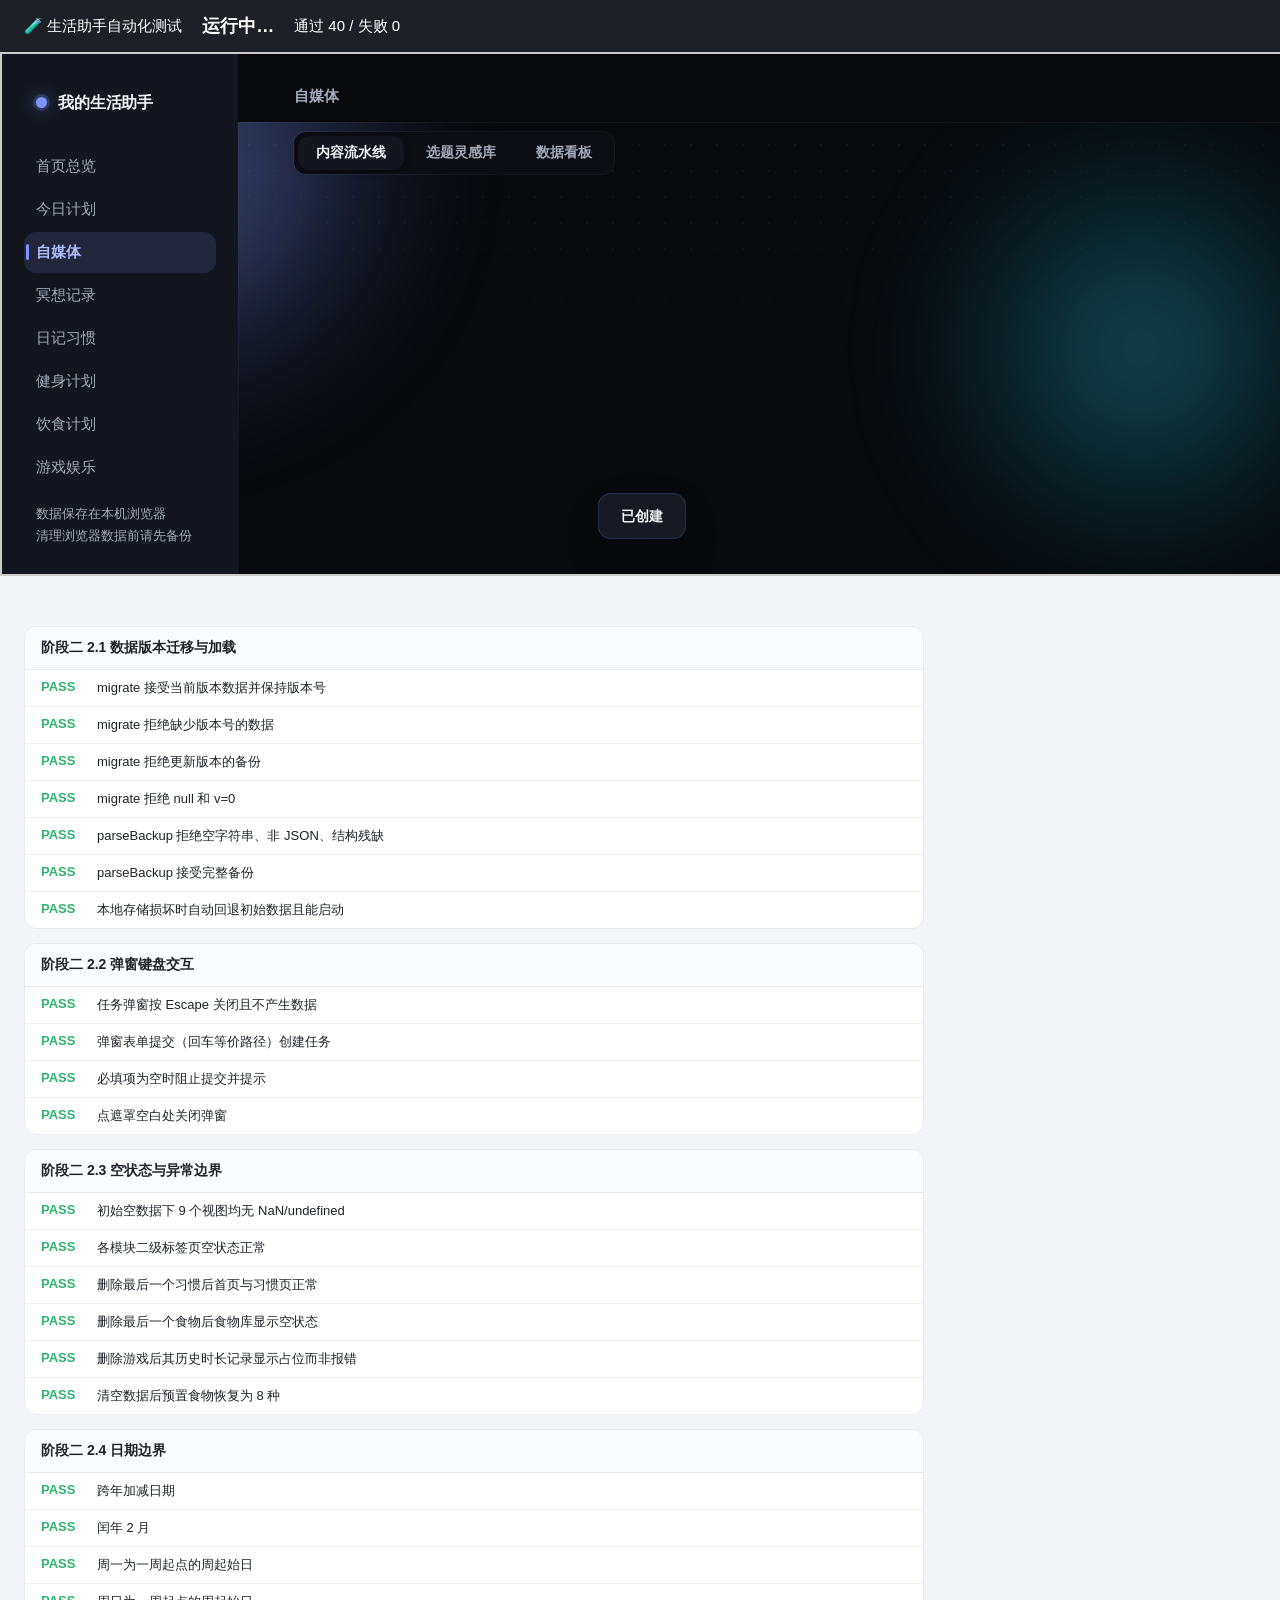
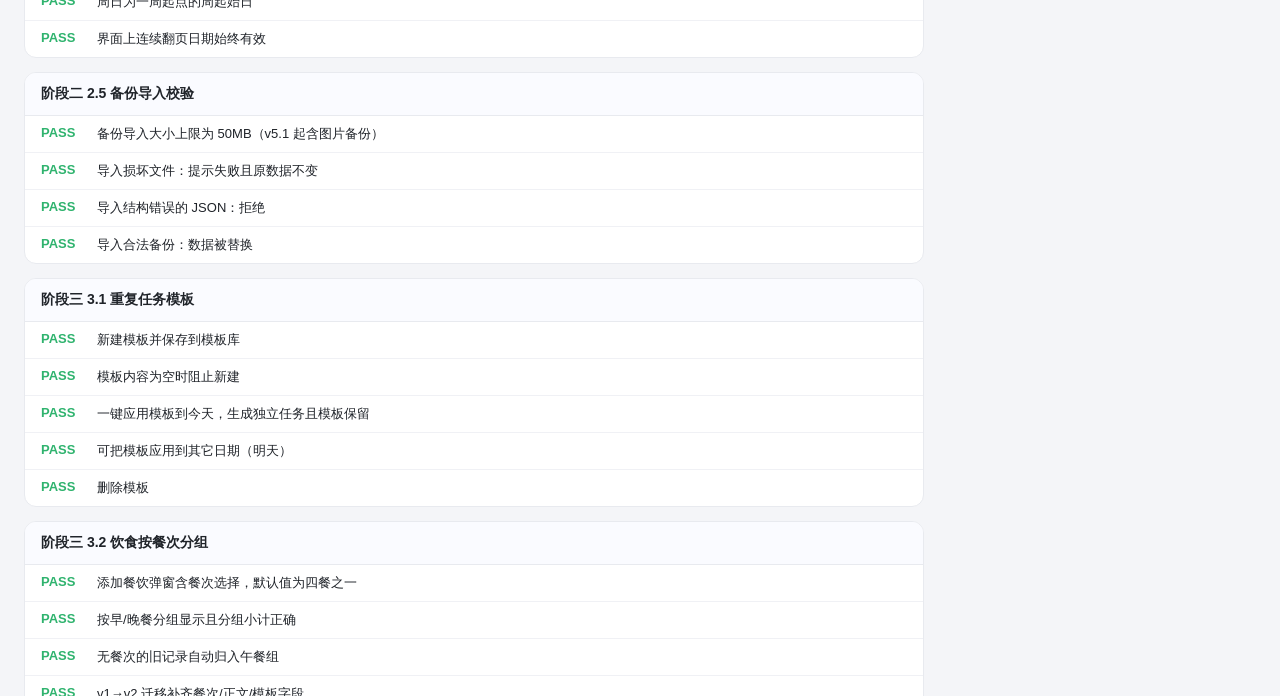
==== commit 2bee451a: "﻿style: 重构为深色科技视觉系统「深空 / Deep Space」 取代 v2「纸与墨」，把取向换成深色科技 + 动效优先，并补齐首屏焦点与鼠标交互。  视觉 - 四档色调定层级（base/su" ====
--- a/tests/runner.html
+++ b/tests/runner.html
@@ -1215,7 +1215,7 @@
   ['页面头部包含 manifest、theme-color 与图标声明',async()=>{
     const link=D.querySelector('link[rel="manifest"]');
     assert(link&&/manifest\.webmanifest$/.test(link.getAttribute('href')),'应有 manifest 链接');
-    eq(D.querySelector('meta[name="theme-color"]').content,'#4f6ef7');
+    eq(D.querySelector('meta[name="theme-color"]').content,'#08090c');
     const icon=D.querySelector('link[rel="icon"]');
     assert(icon&&/icon\.svg$/.test(icon.getAttribute('href')),'应有 SVG 图标');
     eq(icon.type,'image/svg+xml');
